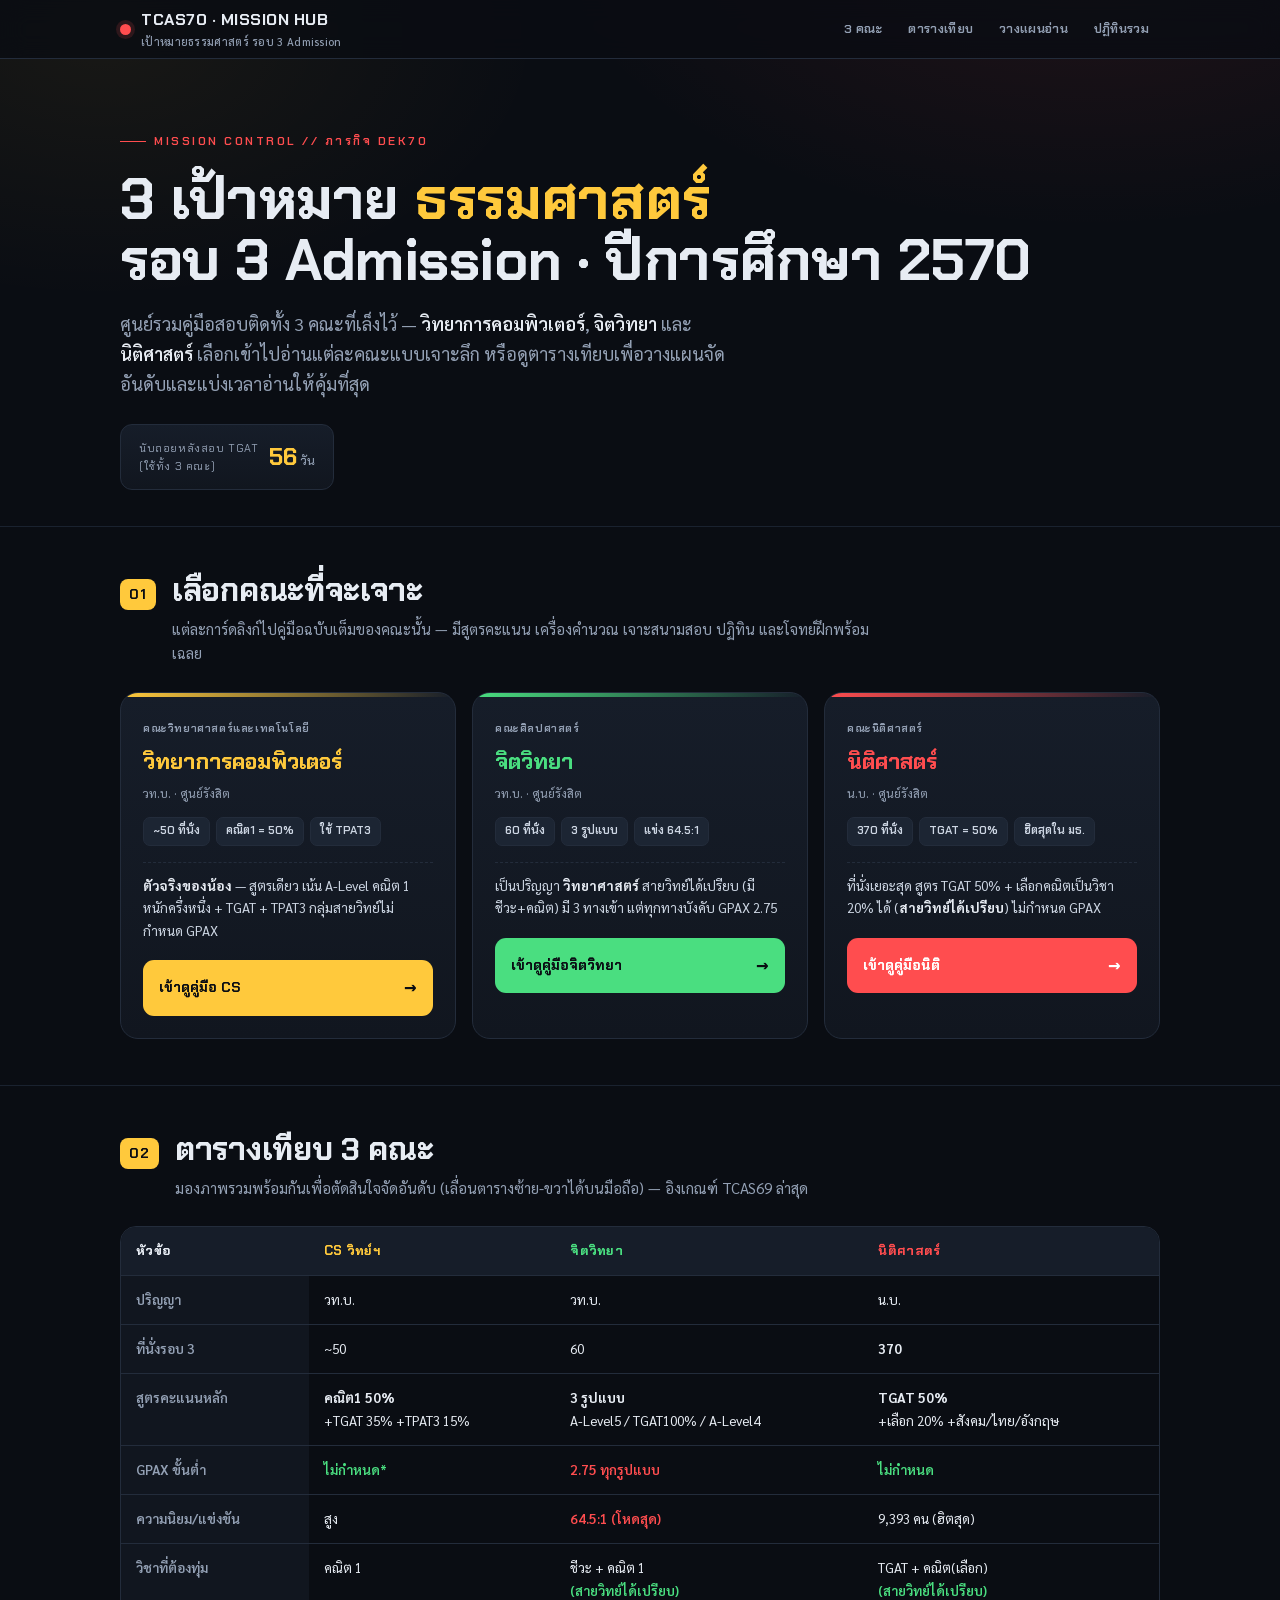
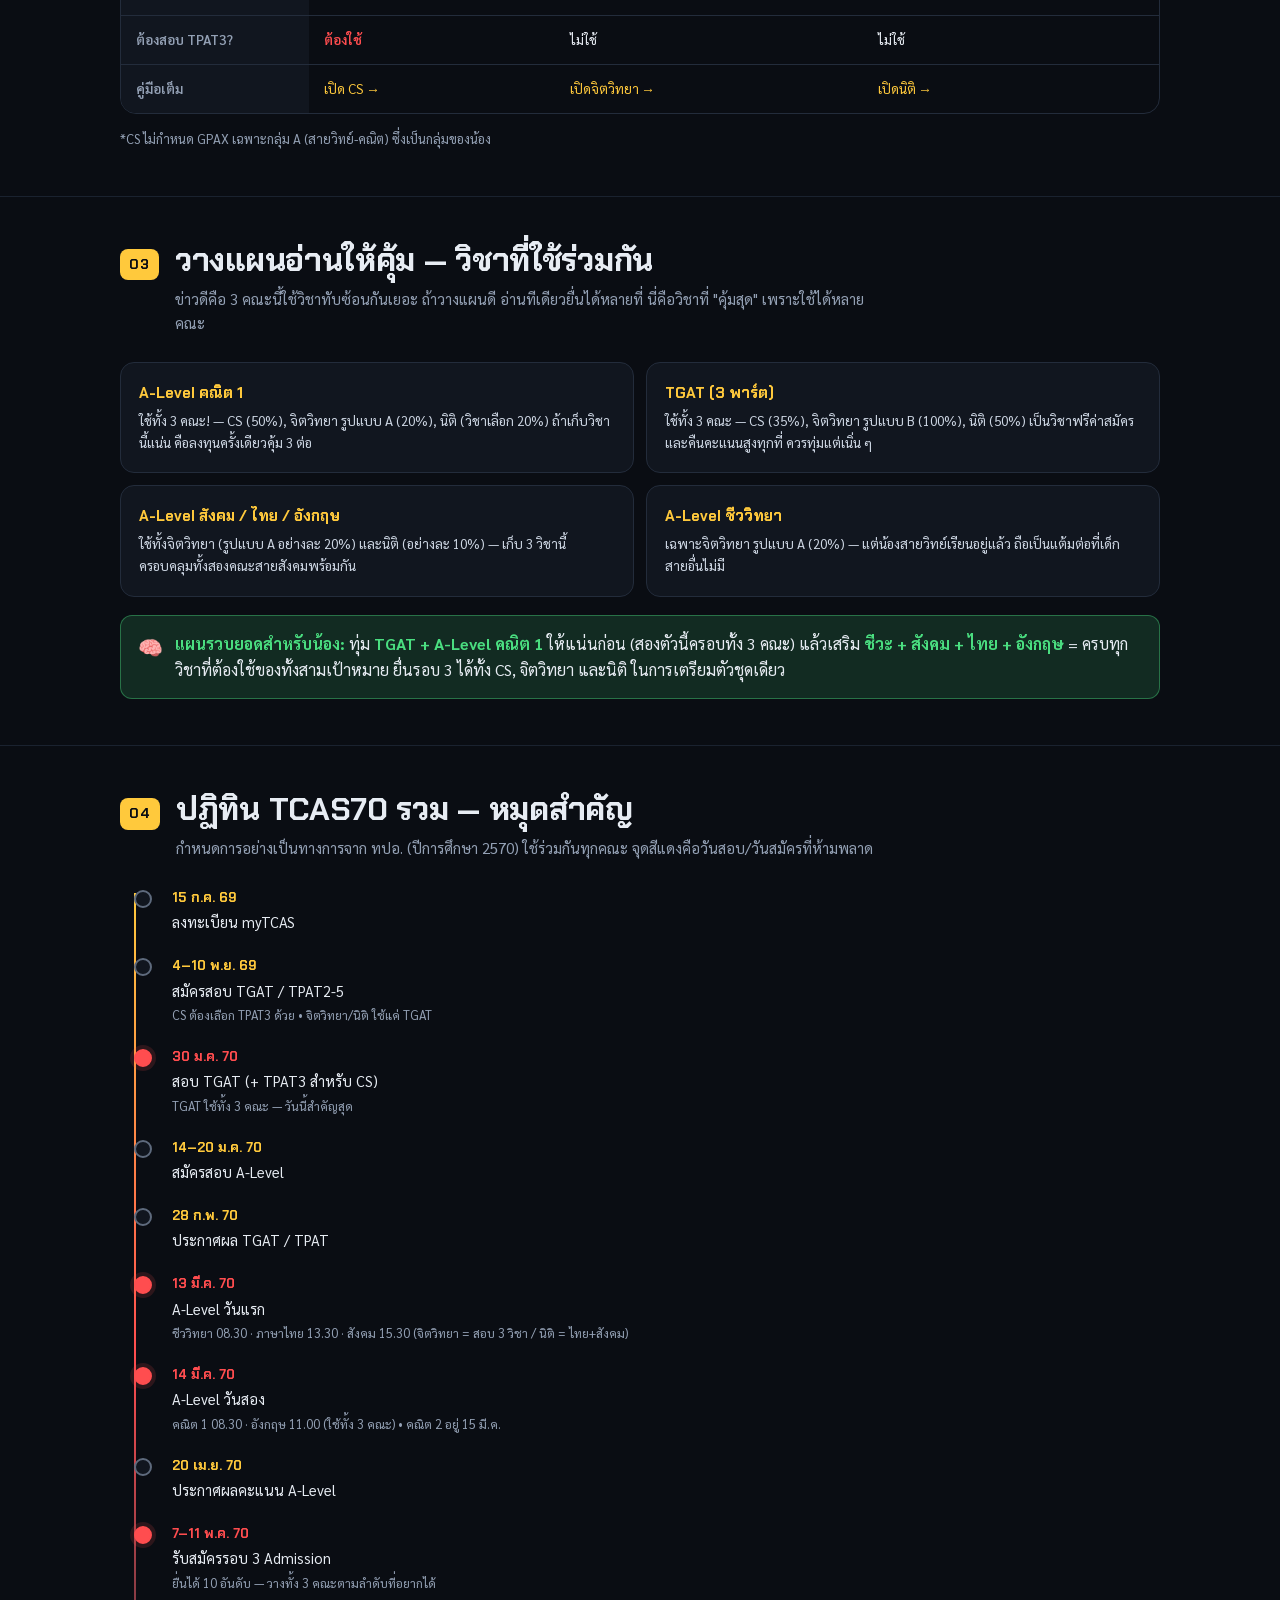
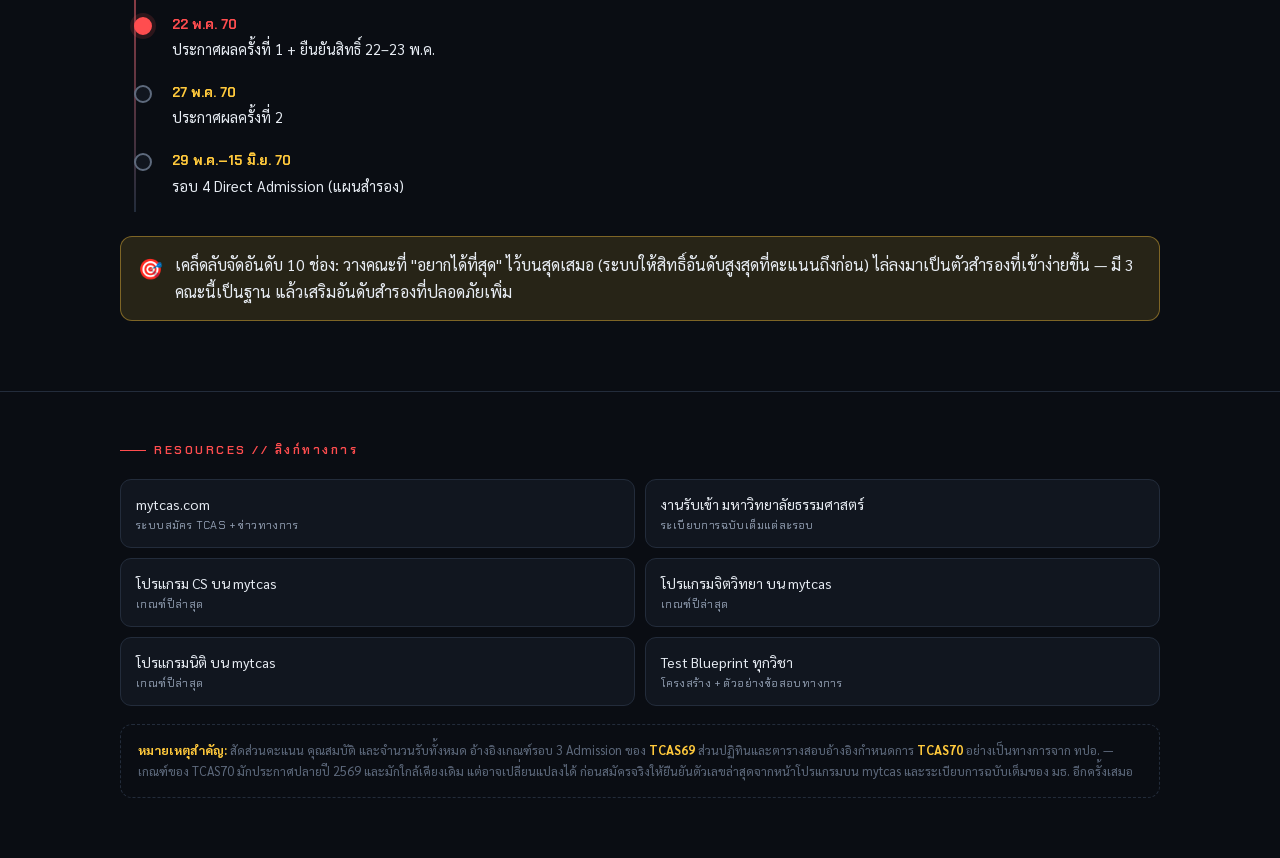
==== index.html @ 809c203e "Add index hub page linking all 3 guides" ====
<!DOCTYPE html>
<html lang="th">
<head>
<meta charset="UTF-8">
<meta name="viewport" content="width=device-width, initial-scale=1.0, viewport-fit=cover">
<title>ภารกิจ TCAS70 · 3 เป้าหมาย ธรรมศาสตร์ รอบ 3 Admission</title>
<link rel="preconnect" href="https://fonts.googleapis.com">
<link rel="preconnect" href="https://fonts.gstatic.com" crossorigin>
<link href="https://fonts.googleapis.com/css2?family=Chakra+Petch:wght@400;500;600;700&family=Sarabun:wght@400;500;600;700&display=swap" rel="stylesheet">
<style>
  :root{
    --ink:#0A0D13; --panel:#11161F; --panel-2:#161D29; --panel-3:#1C2533;
    --line:#232C3B; --line-soft:#1A222F;
    --red:#FF4D4F; --red-deep:#C7333A; --red-dim:rgba(255,77,79,.14);
    --gold:#FFC93C; --gold-soft:#F5D77E; --gold-dim:rgba(255,201,60,.12);
    --green:#4ADE80; --green-dim:rgba(74,222,128,.14);
    --text:#E7ECF3; --muted:#93A0B4; --muted-line:#5E6A7D;
    --display:'Chakra Petch',system-ui,sans-serif;
    --body:'Sarabun',system-ui,sans-serif;
    --maxw:1080px;
  }
  *{box-sizing:border-box;margin:0;padding:0}
  html{scroll-behavior:smooth}
  body{
    background:var(--ink); color:var(--text); font-family:var(--body);
    line-height:1.65; -webkit-font-smoothing:antialiased; overflow-x:hidden;
    background-image:
      radial-gradient(900px 500px at 85% -8%, rgba(255,77,79,.10), transparent 60%),
      radial-gradient(800px 480px at 8% 4%, rgba(255,201,60,.06), transparent 55%);
    background-attachment:fixed;
  }
  .wrap{max-width:var(--maxw);margin:0 auto;padding:0 20px}
  h1,h2,h3,h4,.dsp{font-family:var(--display)}
  a{color:var(--gold);text-decoration:none}
  a:hover{text-decoration:underline}

  header.hud{position:sticky;top:0;z-index:50;background:rgba(10,13,19,.82);backdrop-filter:blur(12px);border-bottom:1px solid var(--line)}
  .hud-row{display:flex;align-items:center;gap:14px;height:58px}
  .brand{display:flex;align-items:center;gap:10px;font-family:var(--display);font-weight:700;letter-spacing:.5px}
  .brand .dot{width:11px;height:11px;border-radius:50%;background:var(--red);box-shadow:0 0 0 4px var(--red-dim);animation:pulse 2.4s infinite}
  @keyframes pulse{0%,100%{box-shadow:0 0 0 4px var(--red-dim)}50%{box-shadow:0 0 0 8px transparent}}
  .brand small{display:block;font-family:var(--body);font-weight:500;color:var(--muted);font-size:11px;letter-spacing:.3px}
  nav.hud-nav{margin-left:auto;display:flex;gap:4px;overflow-x:auto;scrollbar-width:none}
  nav.hud-nav::-webkit-scrollbar{display:none}
  nav.hud-nav a{color:var(--muted);font-family:var(--display);font-size:12.5px;font-weight:600;padding:7px 11px;border-radius:8px;white-space:nowrap;letter-spacing:.3px}
  nav.hud-nav a:hover{color:var(--text);background:var(--panel-2);text-decoration:none}

  .hero{padding:64px 0 36px;position:relative}
  .eyebrow{display:inline-flex;align-items:center;gap:8px;font-family:var(--display);font-size:12px;font-weight:600;letter-spacing:2.5px;color:var(--red);text-transform:uppercase}
  .eyebrow::before{content:"";width:26px;height:1px;background:var(--red)}
  .hero h1{font-size:clamp(30px,6.4vw,58px);font-weight:700;line-height:1.05;margin:18px 0 0;letter-spacing:-.5px}
  .hero h1 .hl{color:var(--gold)}
  .hero .lede{color:var(--muted);font-size:clamp(15px,2.4vw,18px);max-width:640px;margin-top:18px}
  .hero .lede b{color:var(--text);font-weight:600}
  .cdwrap{display:inline-flex;align-items:center;gap:10px;margin-top:26px;background:linear-gradient(180deg,var(--panel-2),var(--panel));border:1px solid var(--line);border-radius:12px;padding:12px 18px}
  .cdwrap .k{font-family:var(--display);font-size:11px;letter-spacing:.6px;color:var(--muted);text-transform:uppercase}
  .cdwrap .cd{font-family:var(--display);font-weight:700;font-size:24px;color:var(--gold)}
  .cdwrap .cd small{font-size:12px;color:var(--muted);font-weight:500;margin-left:3px}

  section.mod{padding:46px 0;border-top:1px solid var(--line-soft)}
  .mod-head{display:flex;align-items:flex-start;gap:16px;margin-bottom:26px}
  .mod-no{font-family:var(--display);font-weight:700;font-size:14px;color:var(--ink);background:var(--gold);border-radius:8px;padding:4px 9px;letter-spacing:1px;flex:none;margin-top:6px}
  .mod-head h2{font-size:clamp(22px,4.2vw,32px);font-weight:700;line-height:1.12;letter-spacing:-.3px}
  .mod-head p{color:var(--muted);margin-top:8px;font-size:15px;max-width:700px}

  /* program cards */
  .progs{display:grid;grid-template-columns:repeat(3,1fr);gap:16px}
  .prog{display:flex;flex-direction:column;background:linear-gradient(180deg,var(--panel-2),var(--panel));border:1px solid var(--line);border-radius:18px;padding:0;overflow:hidden;transition:.18s;position:relative}
  .prog:hover{transform:translateY(-4px);border-color:var(--muted-line);text-decoration:none}
  .prog .top{height:4px;width:100%}
  .prog.cs .top{background:linear-gradient(90deg,var(--gold),transparent)}
  .prog.psy .top{background:linear-gradient(90deg,var(--green),transparent)}
  .prog.law .top{background:linear-gradient(90deg,var(--red),transparent)}
  .prog .pad{padding:22px;display:flex;flex-direction:column;height:100%}
  .prog .fac{font-family:var(--display);font-size:11px;letter-spacing:.6px;color:var(--muted);text-transform:uppercase;font-weight:600}
  .prog h3{font-size:22px;margin:7px 0 2px;color:var(--text)}
  .prog.cs h3{color:var(--gold)} .prog.psy h3{color:var(--green)} .prog.law h3{color:var(--red)}
  .prog .deg{font-size:12.5px;color:var(--muted)}
  .prog .mini{display:flex;flex-wrap:wrap;gap:6px;margin:14px 0}
  .prog .mini span{font-family:var(--display);font-size:11.5px;font-weight:600;background:var(--panel-3);border:1px solid var(--line);border-radius:7px;padding:4px 9px;color:#cdd6e3}
  .prog .why{font-size:13.5px;color:#cdd6e3;border-top:1px dashed var(--line);padding-top:12px;margin-top:2px}
  .prog .why b{color:var(--text)}
  .prog .go{margin-top:auto;display:flex;align-items:center;justify-content:space-between;font-family:var(--display);font-weight:700;font-size:14px;padding:13px 16px;border-radius:11px;color:var(--ink);margin-top:18px}
  .prog.cs .go{background:var(--gold)} .prog.psy .go{background:var(--green)} .prog.law .go{background:var(--red);color:#fff}
  .prog .go .arr{font-size:18px}

  /* comparison table */
  .tablewrap{overflow-x:auto;border:1px solid var(--line);border-radius:16px;-webkit-overflow-scrolling:touch}
  table.cmp{width:100%;border-collapse:collapse;font-size:13.5px;min-width:620px}
  table.cmp th,table.cmp td{text-align:left;padding:13px 15px;border-bottom:1px solid var(--line);vertical-align:top}
  table.cmp thead th{font-family:var(--display);font-size:13px;letter-spacing:.3px;background:var(--panel-2);position:sticky;top:0}
  table.cmp thead th.cs{color:var(--gold)} table.cmp thead th.psy{color:var(--green)} table.cmp thead th.law{color:var(--red)}
  table.cmp tbody tr:last-child td{border-bottom:0}
  table.cmp td.attr{font-weight:600;color:var(--muted);white-space:nowrap;background:var(--panel)}
  table.cmp td b{color:var(--text)}
  table.cmp .hi-g{color:var(--green);font-weight:600}
  table.cmp .hi-r{color:var(--red);font-weight:600}

  .pin{margin-top:18px;background:var(--gold-dim);border:1px solid rgba(255,201,60,.4);border-radius:12px;padding:15px 17px;display:flex;gap:12px;align-items:flex-start}
  .pin .ic{flex:none;font-size:20px}
  .pin b{color:var(--gold)}
  .pin.green{background:var(--green-dim);border-color:rgba(74,222,128,.4)}
  .pin.green b{color:var(--green)}

  /* overlap chips */
  .ov{display:grid;grid-template-columns:repeat(2,1fr);gap:12px}
  .ov .card{background:var(--panel);border:1px solid var(--line);border-radius:14px;padding:18px}
  .ov h4{font-size:15px;margin-bottom:8px}
  .ov .subj{font-family:var(--display);font-weight:700;color:var(--gold);font-size:15px}
  .ov p{font-size:13.5px;color:#cdd6e3;margin-top:4px}

  /* timeline */
  .tl{position:relative;margin-top:6px;padding-left:8px}
  .tl::before{content:"";position:absolute;left:14px;top:6px;bottom:6px;width:2px;background:linear-gradient(180deg,var(--gold),var(--red),var(--line))}
  .tli{position:relative;padding:0 0 20px 44px}
  .tli .dot{position:absolute;left:6px;top:3px;width:18px;height:18px;border-radius:50%;background:var(--panel);border:2px solid var(--muted-line)}
  .tli.key .dot{background:var(--red);border-color:var(--red);box-shadow:0 0 0 4px var(--red-dim)}
  .tli .date{font-family:var(--display);font-weight:700;font-size:13.5px;color:var(--gold)}
  .tli.key .date{color:var(--red)}
  .tli .ev{font-size:14.5px;margin-top:2px}
  .tli .sub{font-size:12.5px;color:var(--muted);margin-top:2px}

  footer{border-top:1px solid var(--line);padding:40px 0 60px;margin-top:24px}
  .links{display:grid;grid-template-columns:repeat(2,1fr);gap:10px;margin:18px 0}
  .links a{display:block;background:var(--panel);border:1px solid var(--line);border-radius:11px;padding:13px 15px;color:var(--text);font-size:14px;transition:.15s}
  .links a:hover{border-color:var(--gold);text-decoration:none;background:var(--panel-2)}
  .links a span{display:block;font-family:var(--display);font-size:11px;color:var(--muted);letter-spacing:.4px}
  .disclaimer{font-size:12.5px;color:var(--muted-line);border:1px dashed var(--line);border-radius:12px;padding:15px 17px;margin-top:6px}
  .disclaimer b{color:var(--gold)}
  .section-note{font-size:13px;color:var(--muted);margin-top:14px}

  @media(max-width:820px){
    .progs{grid-template-columns:1fr}
    .ov{grid-template-columns:1fr}
    nav.hud-nav{display:none}
  }
</style>
</head>
<body>

<header class="hud">
  <div class="wrap hud-row">
    <div class="brand"><span class="dot"></span>
      <div>TCAS70 · MISSION HUB<small>เป้าหมายธรรมศาสตร์ รอบ 3 Admission</small></div>
    </div>
    <nav class="hud-nav">
      <a href="#progs">3 คณะ</a>
      <a href="#compare">ตารางเทียบ</a>
      <a href="#overlap">วางแผนอ่าน</a>
      <a href="#timeline">ปฏิทินรวม</a>
    </nav>
  </div>
</header>

<div class="wrap">
  <section class="hero">
    <span class="eyebrow">Mission Control // ภารกิจ DEK70</span>
    <h1>3 เป้าหมาย <span class="hl">ธรรมศาสตร์</span><br>รอบ 3 Admission · ปีการศึกษา 2570</h1>
    <p class="lede">ศูนย์รวมคู่มือสอบติดทั้ง 3 คณะที่เล็งไว้ — <b>วิทยาการคอมพิวเตอร์</b>, <b>จิตวิทยา</b> และ <b>นิติศาสตร์</b> เลือกเข้าไปอ่านแต่ละคณะแบบเจาะลึก หรือดูตารางเทียบเพื่อวางแผนจัดอันดับและแบ่งเวลาอ่านให้คุ้มที่สุด</p>
    <div class="cdwrap">
      <div class="k">นับถอยหลังสอบ TGAT<br>(ใช้ทั้ง 3 คณะ)</div>
      <div class="cd"><span id="cd-days">—</span><small>วัน</small></div>
    </div>
  </section>
</div>

<!-- ===== PROGRAM CARDS ===== -->
<section class="mod" id="progs">
  <div class="wrap">
    <div class="mod-head">
      <div class="mod-no">01</div>
      <div>
        <h2>เลือกคณะที่จะเจาะ</h2>
        <p>แต่ละการ์ดลิงก์ไปคู่มือฉบับเต็มของคณะนั้น — มีสูตรคะแนน เครื่องคำนวณ เจาะสนามสอบ ปฏิทิน และโจทย์ฝึกพร้อมเฉลย</p>
      </div>
    </div>

    <div class="progs">
      <!-- CS -->
      <a class="prog cs" href="cs.html">
        <div class="top"></div>
        <div class="pad">
          <div class="fac">คณะวิทยาศาสตร์และเทคโนโลยี</div>
          <h3>วิทยาการคอมพิวเตอร์</h3>
          <div class="deg">วท.บ. · ศูนย์รังสิต</div>
          <div class="mini"><span>~50 ที่นั่ง</span><span>คณิต1 = 50%</span><span>ใช้ TPAT3</span></div>
          <div class="why"><b>ตัวจริงของน้อง</b> — สูตรเดียว เน้น A-Level คณิต 1 หนักครึ่งหนึ่ง + TGAT + TPAT3 กลุ่มสายวิทย์ไม่กำหนด GPAX</div>
          <div class="go">เข้าดูคู่มือ CS <span class="arr">→</span></div>
        </div>
      </a>

      <!-- PSYCHOLOGY -->
      <a class="prog psy" href="psychology.html">
        <div class="top"></div>
        <div class="pad">
          <div class="fac">คณะศิลปศาสตร์</div>
          <h3>จิตวิทยา</h3>
          <div class="deg">วท.บ. · ศูนย์รังสิต</div>
          <div class="mini"><span>60 ที่นั่ง</span><span>3 รูปแบบ</span><span>แข่ง 64.5:1</span></div>
          <div class="why">เป็นปริญญา <b>วิทยาศาสตร์</b> สายวิทย์ได้เปรียบ (มีชีวะ+คณิต) มี 3 ทางเข้า แต่ทุกทางบังคับ GPAX 2.75</div>
          <div class="go">เข้าดูคู่มือจิตวิทยา <span class="arr">→</span></div>
        </div>
      </a>

      <!-- LAW -->
      <a class="prog law" href="law.html">
        <div class="top"></div>
        <div class="pad">
          <div class="fac">คณะนิติศาสตร์</div>
          <h3>นิติศาสตร์</h3>
          <div class="deg">น.บ. · ศูนย์รังสิต</div>
          <div class="mini"><span>370 ที่นั่ง</span><span>TGAT = 50%</span><span>ฮิตสุดใน มธ.</span></div>
          <div class="why">ที่นั่งเยอะสุด สูตร TGAT 50% + เลือกคณิตเป็นวิชา 20% ได้ (<b>สายวิทย์ได้เปรียบ</b>) ไม่กำหนด GPAX</div>
          <div class="go">เข้าดูคู่มือนิติ <span class="arr">→</span></div>
        </div>
      </a>
    </div>
  </div>
</section>

<!-- ===== COMPARISON ===== -->
<section class="mod" id="compare">
  <div class="wrap">
    <div class="mod-head">
      <div class="mod-no">02</div>
      <div>
        <h2>ตารางเทียบ 3 คณะ</h2>
        <p>มองภาพรวมพร้อมกันเพื่อตัดสินใจจัดอันดับ (เลื่อนตารางซ้าย-ขวาได้บนมือถือ) — อิงเกณฑ์ TCAS69 ล่าสุด</p>
      </div>
    </div>

    <div class="tablewrap">
      <table class="cmp">
        <thead>
          <tr><th>หัวข้อ</th><th class="cs">CS วิทย์ฯ</th><th class="psy">จิตวิทยา</th><th class="law">นิติศาสตร์</th></tr>
        </thead>
        <tbody>
          <tr><td class="attr">ปริญญา</td><td>วท.บ.</td><td>วท.บ.</td><td>น.บ.</td></tr>
          <tr><td class="attr">ที่นั่งรอบ 3</td><td>~50</td><td>60</td><td><b>370</b></td></tr>
          <tr><td class="attr">สูตรคะแนนหลัก</td><td><b>คณิต1 50%</b><br>+TGAT 35% +TPAT3 15%</td><td><b>3 รูปแบบ</b><br>A-Level5 / TGAT100% / A-Level4</td><td><b>TGAT 50%</b><br>+เลือก 20% +สังคม/ไทย/อังกฤษ</td></tr>
          <tr><td class="attr">GPAX ขั้นต่ำ</td><td class="hi-g">ไม่กำหนด*</td><td class="hi-r">2.75 ทุกรูปแบบ</td><td class="hi-g">ไม่กำหนด</td></tr>
          <tr><td class="attr">ความนิยม/แข่งขัน</td><td>สูง</td><td class="hi-r">64.5:1 (โหดสุด)</td><td>9,393 คน (ฮิตสุด)</td></tr>
          <tr><td class="attr">วิชาที่ต้องทุ่ม</td><td>คณิต 1</td><td>ชีวะ + คณิต 1<br><span class="hi-g">(สายวิทย์ได้เปรียบ)</span></td><td>TGAT + คณิต(เลือก)<br><span class="hi-g">(สายวิทย์ได้เปรียบ)</span></td></tr>
          <tr><td class="attr">ต้องสอบ TPAT3?</td><td class="hi-r">ต้องใช้</td><td>ไม่ใช้</td><td>ไม่ใช้</td></tr>
          <tr><td class="attr">คู่มือเต็ม</td><td><a href="cs.html">เปิด CS →</a></td><td><a href="psychology.html">เปิดจิตวิทยา →</a></td><td><a href="law.html">เปิดนิติ →</a></td></tr>
        </tbody>
      </table>
    </div>
    <p class="section-note">*CS ไม่กำหนด GPAX เฉพาะกลุ่ม A (สายวิทย์-คณิต) ซึ่งเป็นกลุ่มของน้อง</p>
  </div>
</section>

<!-- ===== STUDY OVERLAP ===== -->
<section class="mod" id="overlap">
  <div class="wrap">
    <div class="mod-head">
      <div class="mod-no">03</div>
      <div>
        <h2>วางแผนอ่านให้คุ้ม — วิชาที่ใช้ร่วมกัน</h2>
        <p>ข่าวดีคือ 3 คณะนี้ใช้วิชาทับซ้อนกันเยอะ ถ้าวางแผนดี อ่านทีเดียวยื่นได้หลายที่ นี่คือวิชาที่ "คุ้มสุด" เพราะใช้ได้หลายคณะ</p>
      </div>
    </div>

    <div class="ov">
      <div class="card">
        <div class="subj">A-Level คณิต 1</div>
        <p>ใช้ทั้ง 3 คณะ! — CS (50%), จิตวิทยา รูปแบบ A (20%), นิติ (วิชาเลือก 20%) ถ้าเก็บวิชานี้แน่น คือลงทุนครั้งเดียวคุ้ม 3 ต่อ</p>
      </div>
      <div class="card">
        <div class="subj">TGAT (3 พาร์ต)</div>
        <p>ใช้ทั้ง 3 คณะ — CS (35%), จิตวิทยา รูปแบบ B (100%), นิติ (50%) เป็นวิชาฟรีค่าสมัครและคืนคะแนนสูงทุกที่ ควรทุ่มแต่เนิ่น ๆ</p>
      </div>
      <div class="card">
        <div class="subj">A-Level สังคม / ไทย / อังกฤษ</div>
        <p>ใช้ทั้งจิตวิทยา (รูปแบบ A อย่างละ 20%) และนิติ (อย่างละ 10%) — เก็บ 3 วิชานี้ครอบคลุมทั้งสองคณะสายสังคมพร้อมกัน</p>
      </div>
      <div class="card">
        <div class="subj">A-Level ชีววิทยา</div>
        <p>เฉพาะจิตวิทยา รูปแบบ A (20%) — แต่น้องสายวิทย์เรียนอยู่แล้ว ถือเป็นแต้มต่อที่เด็กสายอื่นไม่มี</p>
      </div>
    </div>

    <div class="pin green">
      <div class="ic">🧠</div>
      <div style="color:#e7ecf3"><b>แผนรวบยอดสำหรับน้อง:</b> ทุ่ม <b>TGAT + A-Level คณิต 1</b> ให้แน่นก่อน (สองตัวนี้ครอบทั้ง 3 คณะ) แล้วเสริม <b>ชีวะ + สังคม + ไทย + อังกฤษ</b> = ครบทุกวิชาที่ต้องใช้ของทั้งสามเป้าหมาย ยื่นรอบ 3 ได้ทั้ง CS, จิตวิทยา และนิติ ในการเตรียมตัวชุดเดียว</div>
    </div>
  </div>
</section>

<!-- ===== TIMELINE ===== -->
<section class="mod" id="timeline">
  <div class="wrap">
    <div class="mod-head">
      <div class="mod-no">04</div>
      <div>
        <h2>ปฏิทิน TCAS70 รวม — หมุดสำคัญ</h2>
        <p>กำหนดการอย่างเป็นทางการจาก ทปอ. (ปีการศึกษา 2570) ใช้ร่วมกันทุกคณะ จุดสีแดงคือวันสอบ/วันสมัครที่ห้ามพลาด</p>
      </div>
    </div>

    <div class="tl">
      <div class="tli"><div class="dot"></div><div class="date">15 ก.ค. 69</div><div class="ev">ลงทะเบียน myTCAS</div></div>
      <div class="tli"><div class="dot"></div><div class="date">4–10 พ.ย. 69</div><div class="ev">สมัครสอบ TGAT / TPAT2-5</div><div class="sub">CS ต้องเลือก TPAT3 ด้วย • จิตวิทยา/นิติ ใช้แค่ TGAT</div></div>
      <div class="tli key"><div class="dot"></div><div class="date">30 ม.ค. 70</div><div class="ev">สอบ TGAT (+ TPAT3 สำหรับ CS)</div><div class="sub">TGAT ใช้ทั้ง 3 คณะ — วันนี้สำคัญสุด</div></div>
      <div class="tli"><div class="dot"></div><div class="date">14–20 ม.ค. 70</div><div class="ev">สมัครสอบ A-Level</div></div>
      <div class="tli"><div class="dot"></div><div class="date">28 ก.พ. 70</div><div class="ev">ประกาศผล TGAT / TPAT</div></div>
      <div class="tli key"><div class="dot"></div><div class="date">13 มี.ค. 70</div><div class="ev">A-Level วันแรก</div><div class="sub">ชีววิทยา 08.30 · ภาษาไทย 13.30 · สังคม 15.30 (จิตวิทยา = สอบ 3 วิชา / นิติ = ไทย+สังคม)</div></div>
      <div class="tli key"><div class="dot"></div><div class="date">14 มี.ค. 70</div><div class="ev">A-Level วันสอง</div><div class="sub">คณิต 1 08.30 · อังกฤษ 11.00 (ใช้ทั้ง 3 คณะ) • คณิต 2 อยู่ 15 มี.ค.</div></div>
      <div class="tli"><div class="dot"></div><div class="date">20 เม.ย. 70</div><div class="ev">ประกาศผลคะแนน A-Level</div></div>
      <div class="tli key"><div class="dot"></div><div class="date">7–11 พ.ค. 70</div><div class="ev">รับสมัครรอบ 3 Admission</div><div class="sub">ยื่นได้ 10 อันดับ — วางทั้ง 3 คณะตามลำดับที่อยากได้</div></div>
      <div class="tli key"><div class="dot"></div><div class="date">22 พ.ค. 70</div><div class="ev">ประกาศผลครั้งที่ 1 + ยืนยันสิทธิ์ 22–23 พ.ค.</div></div>
      <div class="tli"><div class="dot"></div><div class="date">27 พ.ค. 70</div><div class="ev">ประกาศผลครั้งที่ 2</div></div>
      <div class="tli"><div class="dot"></div><div class="date">29 พ.ค.–15 มิ.ย. 70</div><div class="ev">รอบ 4 Direct Admission (แผนสำรอง)</div></div>
    </div>

    <div class="pin">
      <div class="ic">🎯</div>
      <div>เคล็ดลับจัดอันดับ 10 ช่อง: วางคณะที่ "อยากได้ที่สุด" ไว้บนสุดเสมอ (ระบบให้สิทธิ์อันดับสูงสุดที่คะแนนถึงก่อน) ไล่ลงมาเป็นตัวสำรองที่เข้าง่ายขึ้น — มี 3 คณะนี้เป็นฐาน แล้วเสริมอันดับสำรองที่ปลอดภัยเพิ่ม</div>
    </div>
  </div>
</section>

<footer>
  <div class="wrap">
    <span class="eyebrow">Resources // ลิงก์ทางการ</span>
    <div class="links">
      <a href="https://www.mytcas.com/" target="_blank" rel="noopener">mytcas.com<span>ระบบสมัคร TCAS + ข่าวทางการ</span></a>
      <a href="https://www.tuadmissions.in.th/" target="_blank" rel="noopener">งานรับเข้า มหาวิทยาลัยธรรมศาสตร์<span>ระเบียบการฉบับเต็มแต่ละรอบ</span></a>
      <a href="https://course.mytcas.com/programs/10050209220201A" target="_blank" rel="noopener">โปรแกรม CS บน mytcas<span>เกณฑ์ปีล่าสุด</span></a>
      <a href="https://course.mytcas.com/programs/10050206113101A" target="_blank" rel="noopener">โปรแกรมจิตวิทยา บน mytcas<span>เกณฑ์ปีล่าสุด</span></a>
      <a href="https://course.mytcas.com/programs/10050201901001A" target="_blank" rel="noopener">โปรแกรมนิติ บน mytcas<span>เกณฑ์ปีล่าสุด</span></a>
      <a href="https://www.mytcas.com/blueprint/" target="_blank" rel="noopener">Test Blueprint ทุกวิชา<span>โครงสร้าง + ตัวอย่างข้อสอบทางการ</span></a>
    </div>
    <div class="disclaimer">
      <b>หมายเหตุสำคัญ:</b> สัดส่วนคะแนน คุณสมบัติ และจำนวนรับทั้งหมด อ้างอิงเกณฑ์รอบ 3 Admission ของ <b>TCAS69</b> ส่วนปฏิทินและตารางสอบอ้างอิงกำหนดการ <b>TCAS70</b> อย่างเป็นทางการจาก ทปอ. — เกณฑ์ของ TCAS70 มักประกาศปลายปี 2569 และมักใกล้เคียงเดิม แต่อาจเปลี่ยนแปลงได้ ก่อนสมัครจริงให้ยืนยันตัวเลขล่าสุดจากหน้าโปรแกรมบน mytcas และระเบียบการฉบับเต็มของ มธ. อีกครั้งเสมอ
    </div>
  </div>
</footer>

<script>
/* COUNTDOWN to TGAT: 30 Jan 2027 13:00 (+07:00) */
(function(){
  var target = new Date('2027-01-30T13:00:00+07:00').getTime();
  function tick(){
    var d = Math.max(0, Math.ceil((target-Date.now())/86400000));
    document.getElementById('cd-days').textContent = d.toLocaleString('th-TH');
  }
  tick(); setInterval(tick, 3600000);
})();
</script>
</body>
</html>
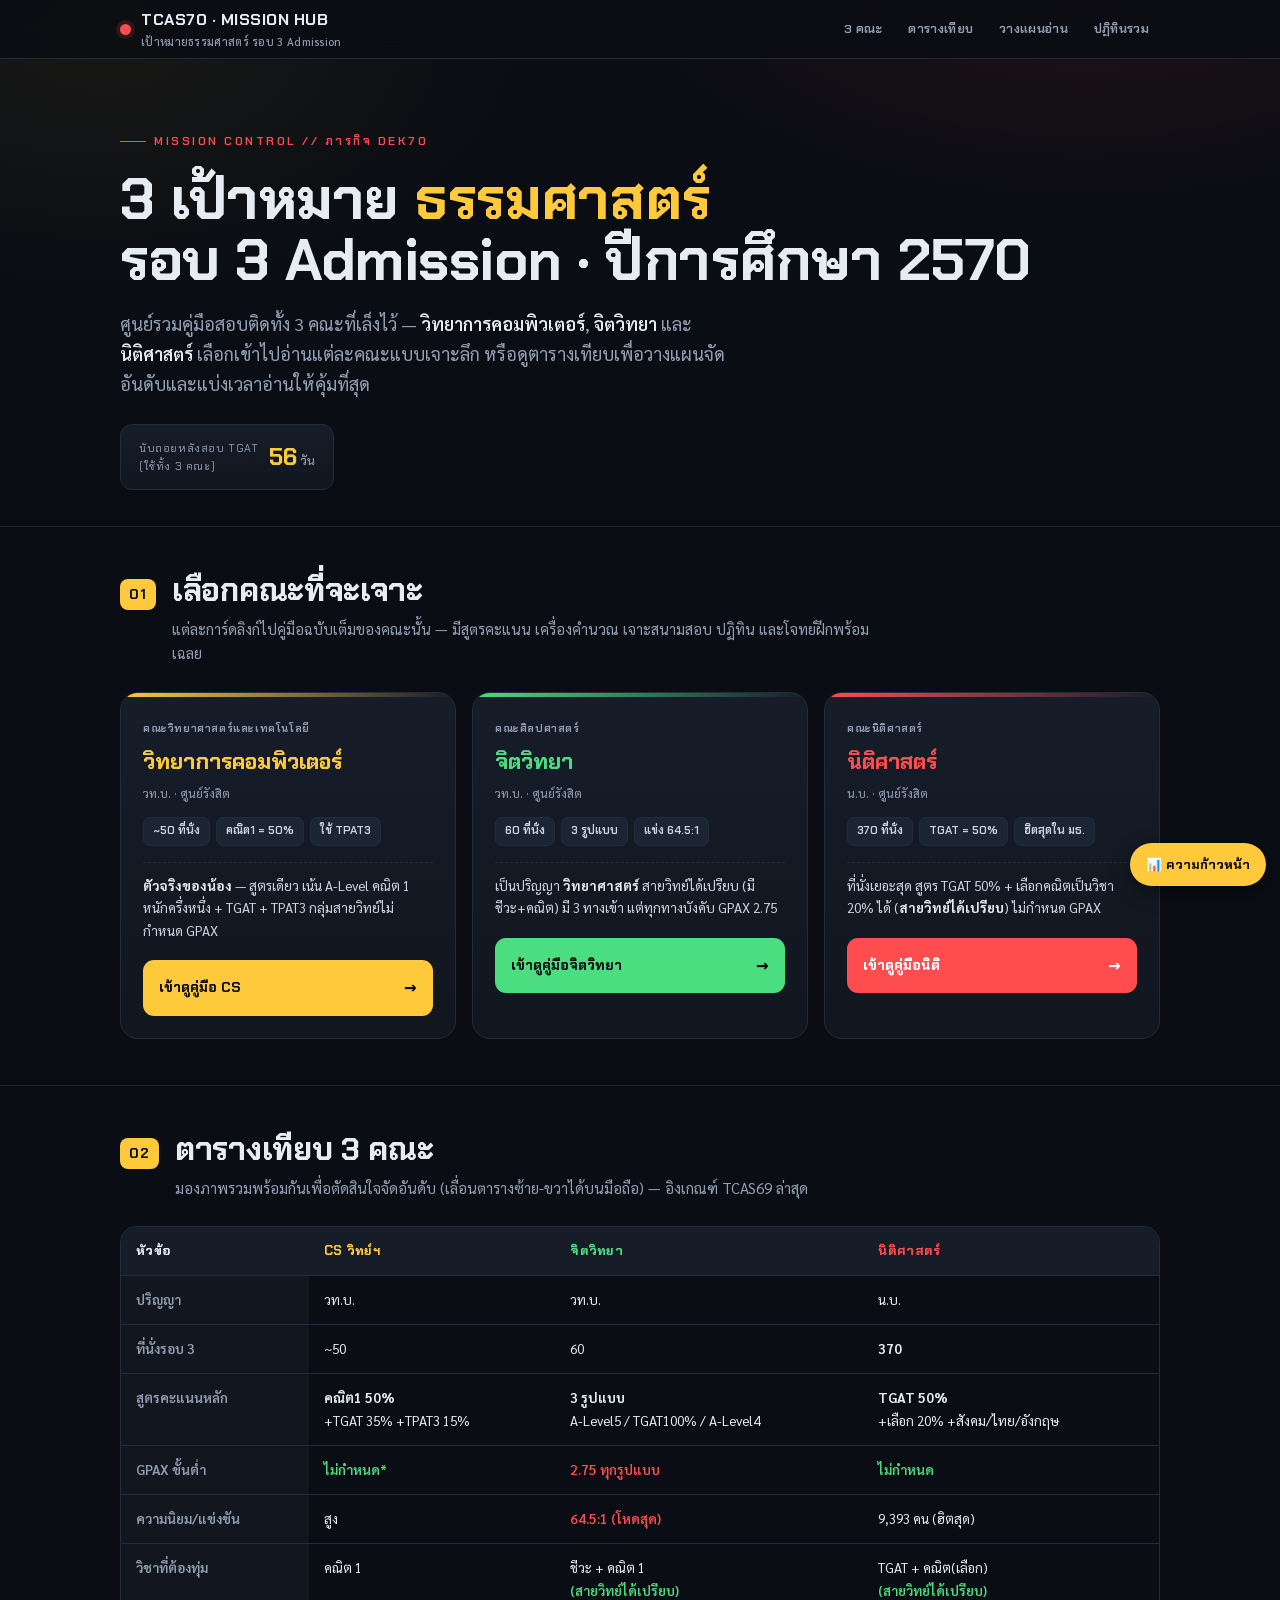
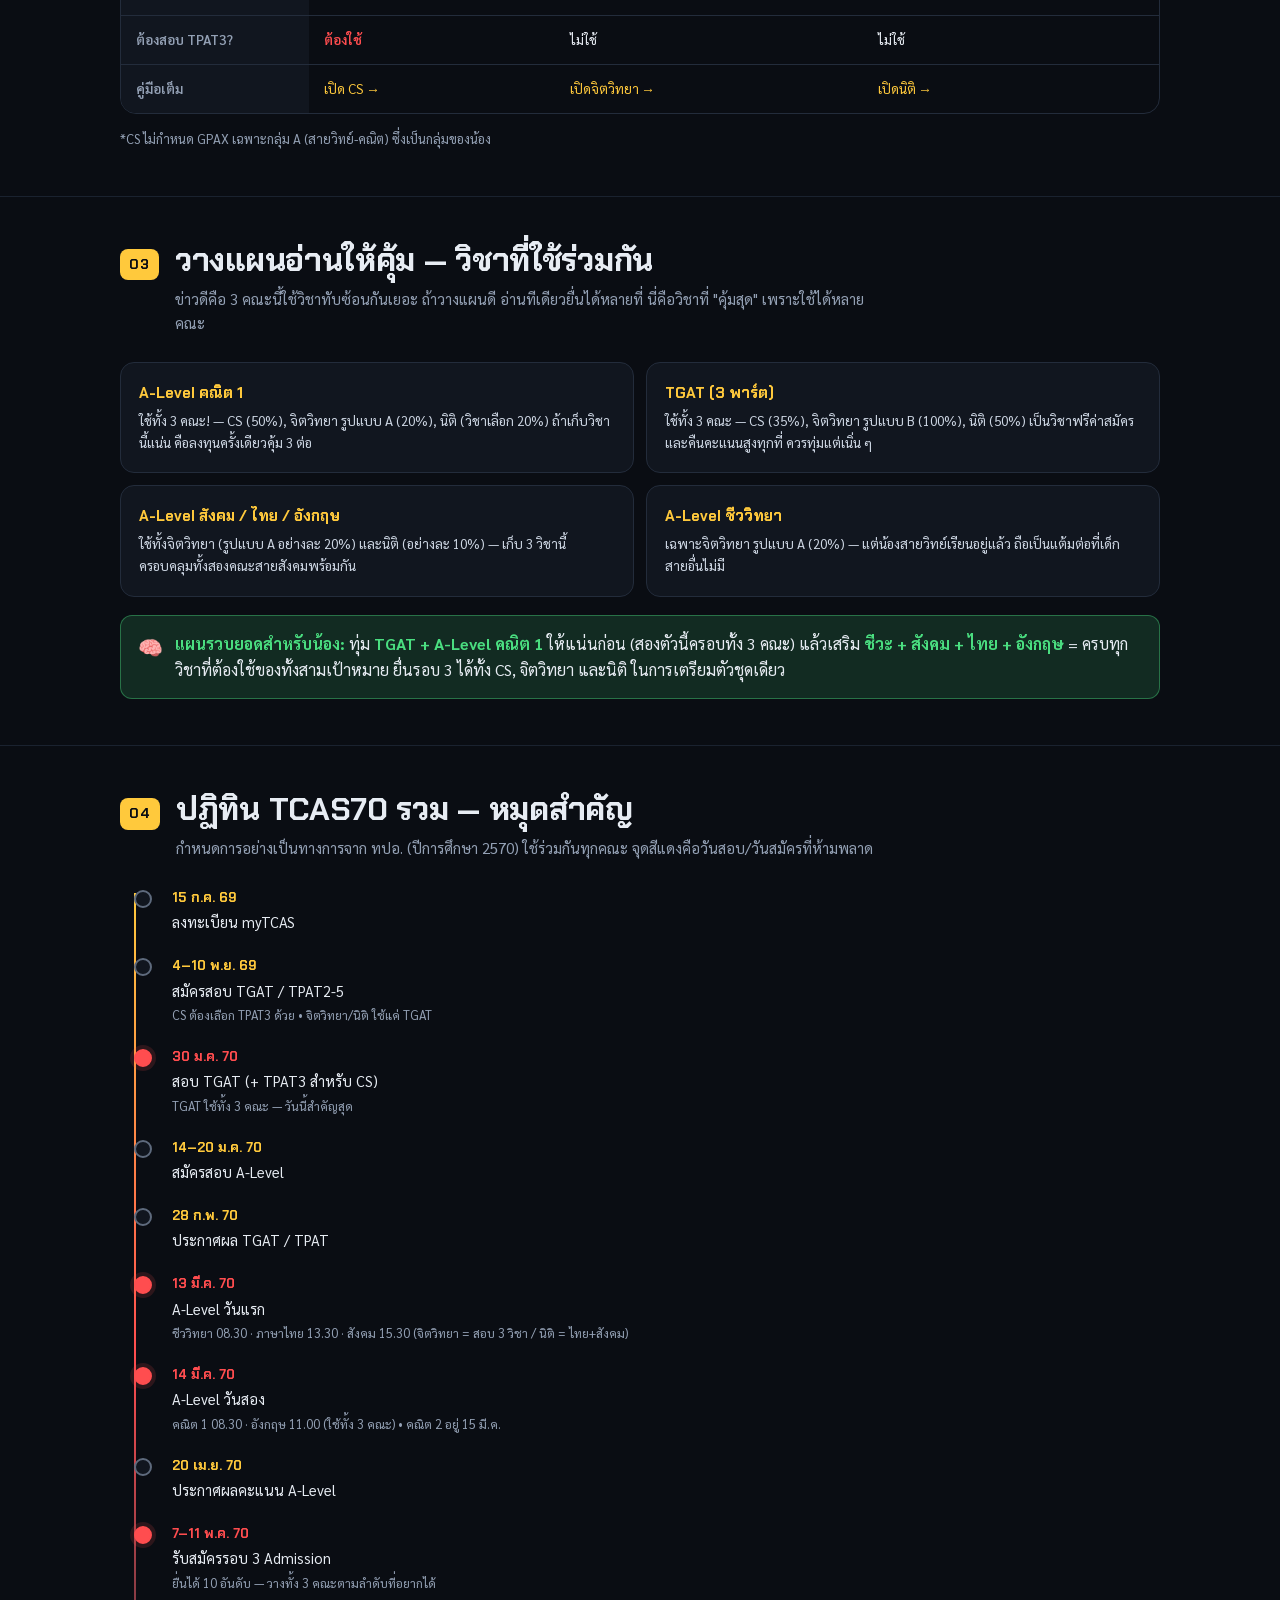
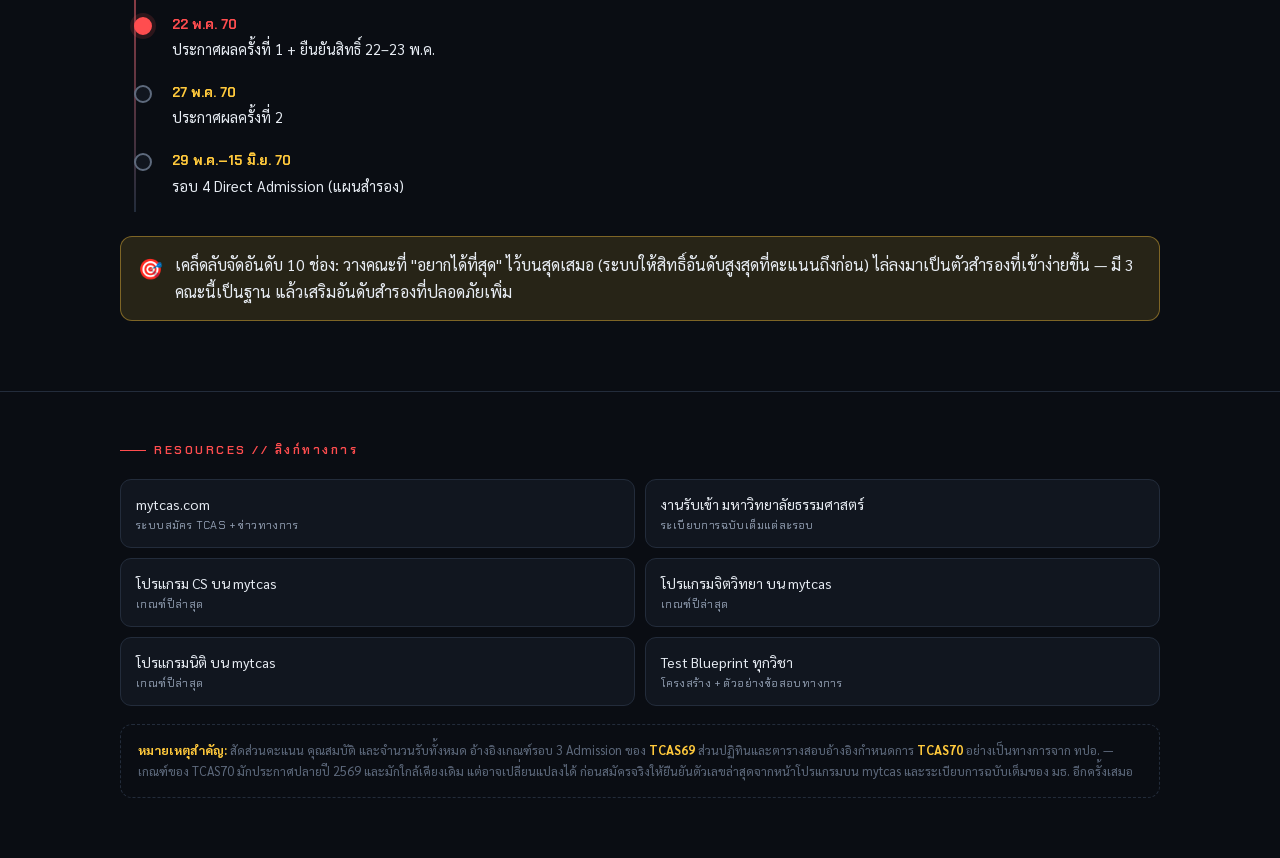
==== commit 2c2b53d0: "Add cross-guide progress tracker (localStorage + spaced repetition + dashboard) - tracker.js / track" ====
--- a/index.html
+++ b/index.html
@@ -348,5 +348,6 @@
   tick(); setInterval(tick, 3600000);
 })();
 </script>
+  <a href="dashboard.html" aria-label="ความก้าวหน้า" style="position:fixed;right:14px;bottom:14px;z-index:99;background:#FFC93C;color:#0A0D13;font-family:'Chakra Petch',system-ui,sans-serif;font-weight:700;font-size:13px;text-decoration:none;padding:11px 16px;border-radius:99px;box-shadow:0 6px 20px rgba(0,0,0,.45)">📊 ความก้าวหน้า</a>
 </body>
 </html>
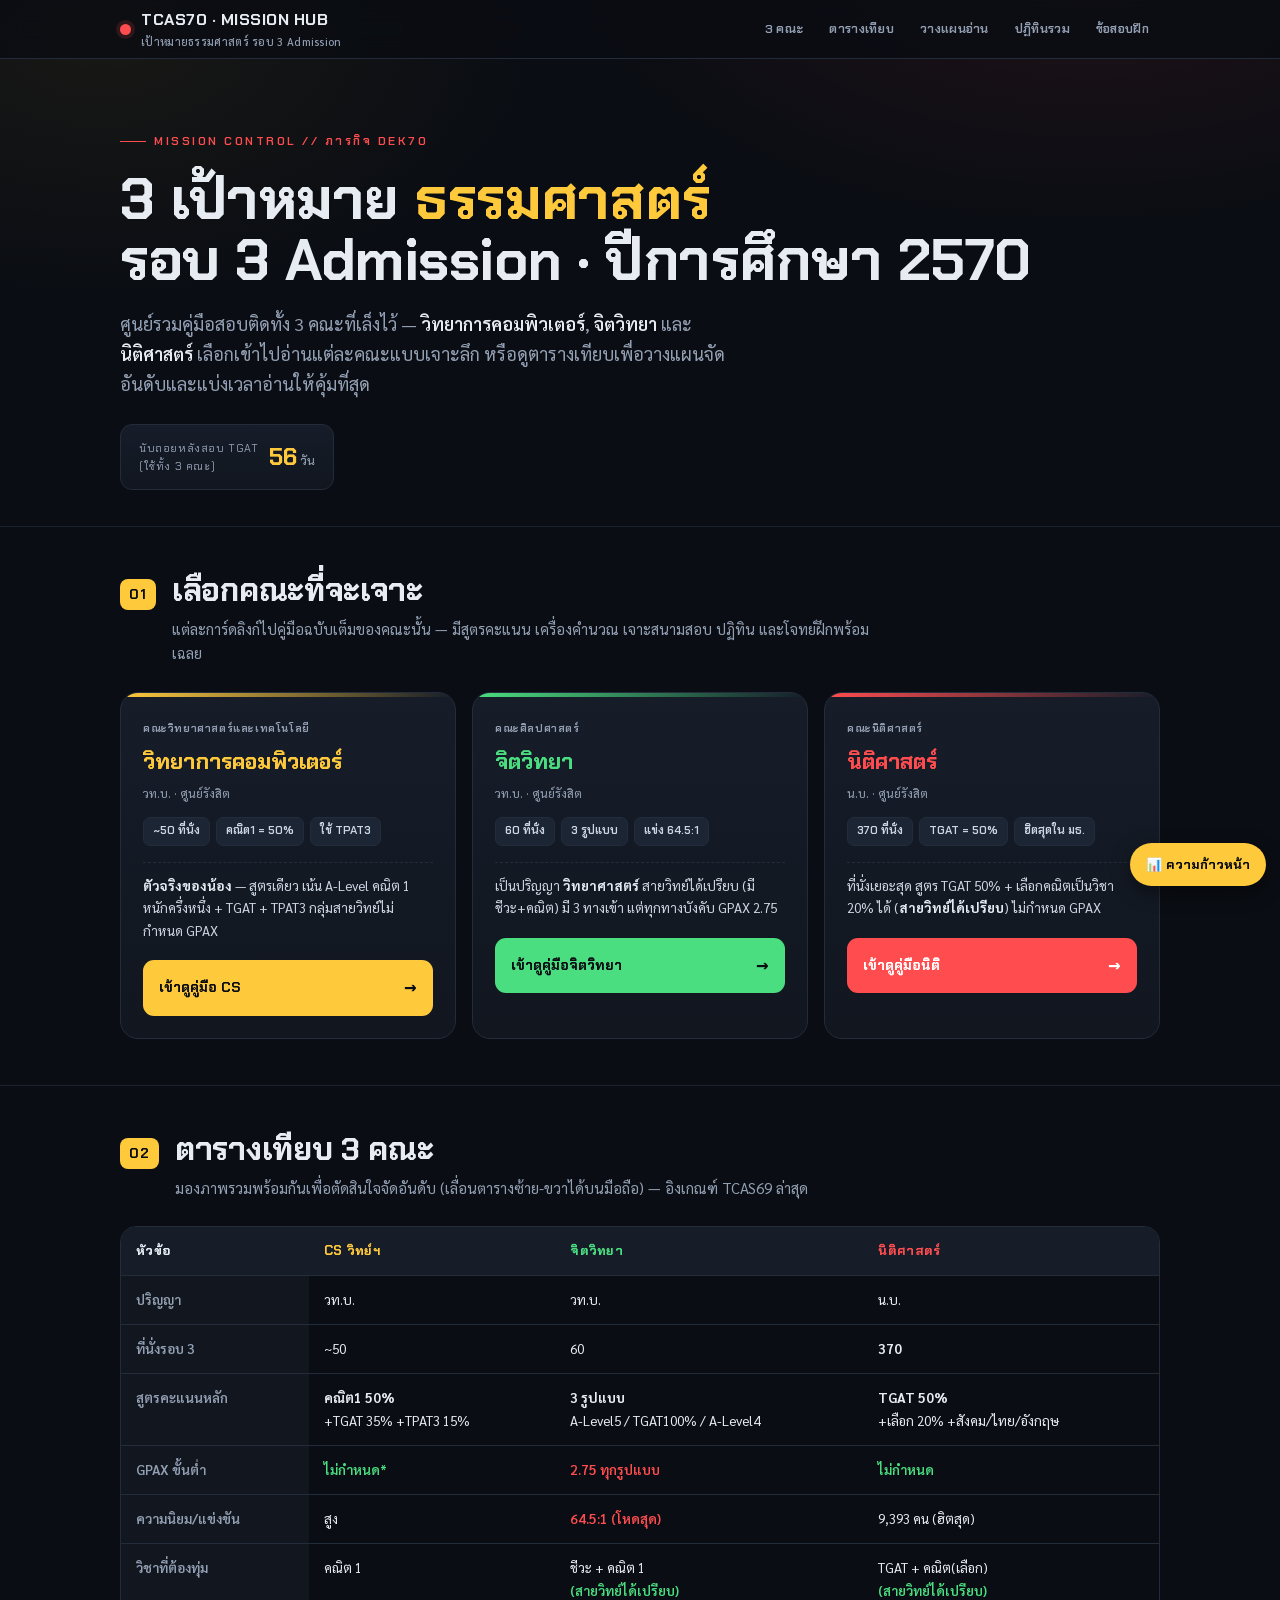
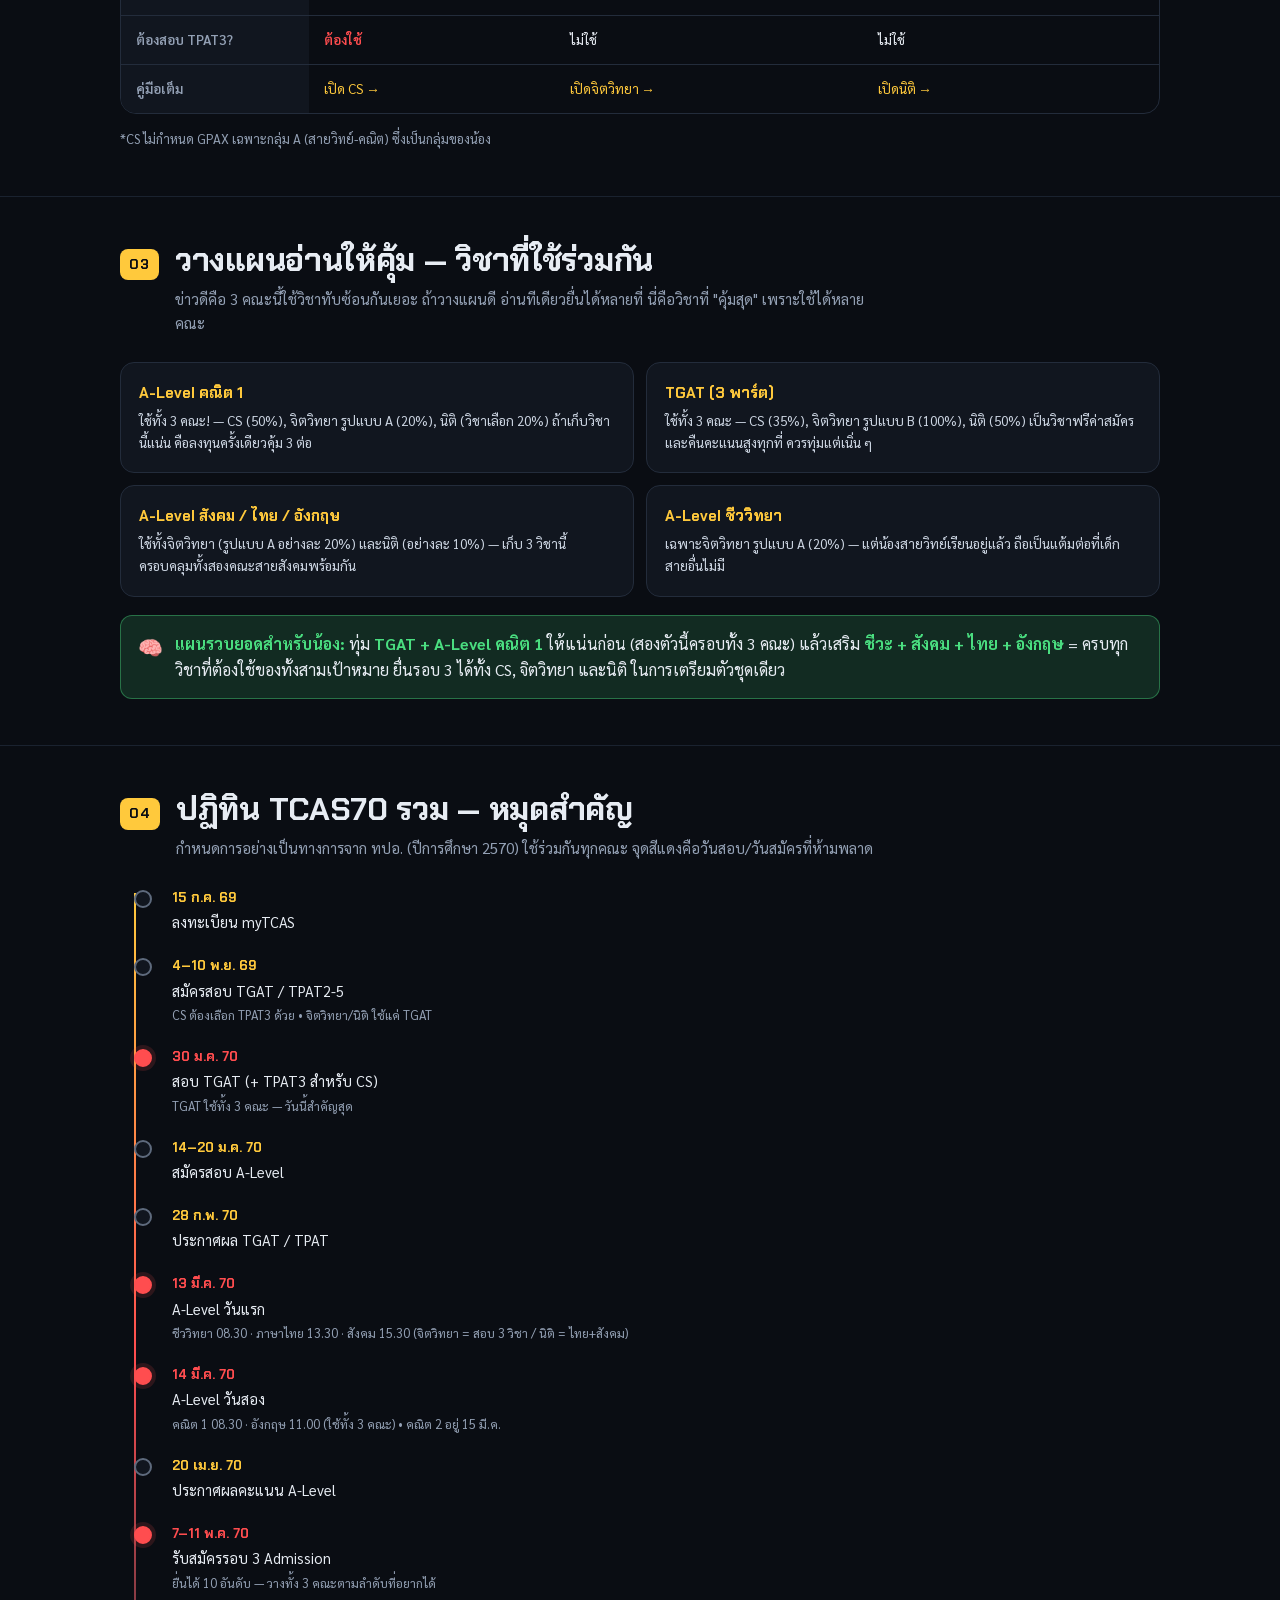
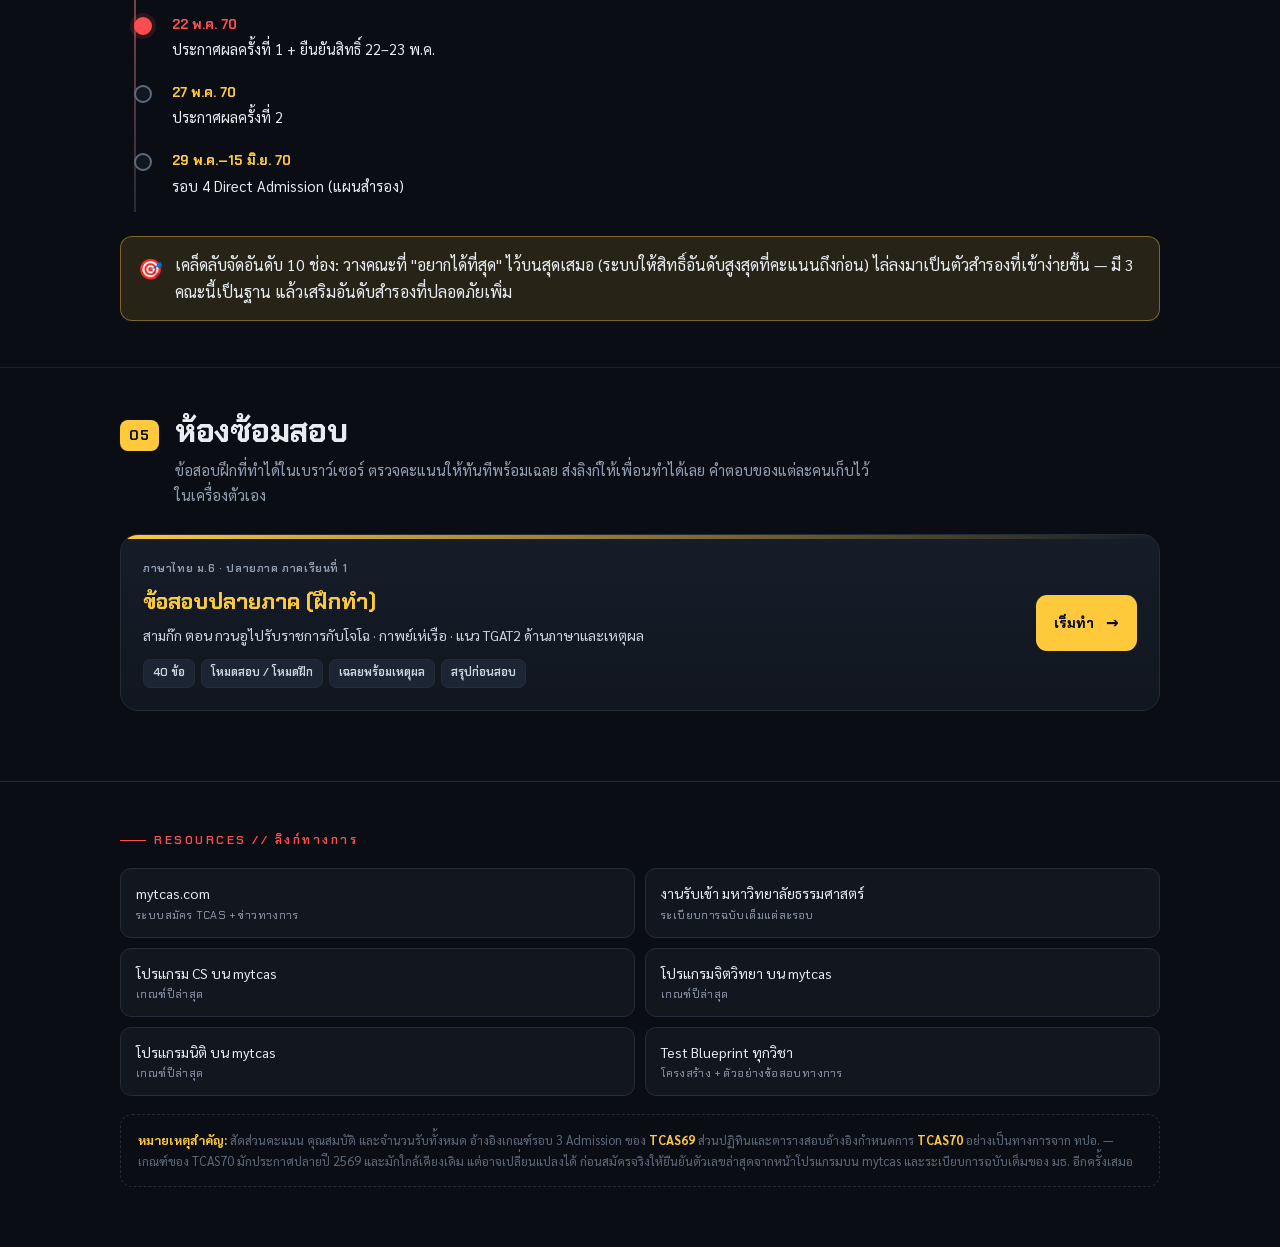
==== commit 9bdf56d8: "Add Thai M.6 final practice exam and link it from the hub - thai-final-exam.html: 40-question practi" ====
--- a/index.html
+++ b/index.html
@@ -120,6 +120,18 @@
   .tli .ev{font-size:14.5px;margin-top:2px}
   .tli .sub{font-size:12.5px;color:var(--muted);margin-top:2px}
 
+  /* practice sets */
+  .drill{display:flex;align-items:center;gap:20px;position:relative;overflow:hidden;background:linear-gradient(180deg,var(--panel-2),var(--panel));border:1px solid var(--line);border-radius:18px;padding:24px 22px 22px;color:var(--text);transition:.18s}
+  .drill::before{content:"";position:absolute;left:0;right:0;top:0;height:4px;background:linear-gradient(90deg,var(--gold),transparent)}
+  .drill:hover{transform:translateY(-4px);border-color:var(--muted-line);text-decoration:none}
+  .drill .fac{font-family:var(--display);font-size:11px;letter-spacing:.6px;color:var(--muted);text-transform:uppercase;font-weight:600}
+  .drill h3{font-size:22px;margin:7px 0 4px;color:var(--gold)}
+  .drill p{font-size:14px;color:#cdd6e3}
+  .drill .mini{display:flex;flex-wrap:wrap;gap:6px;margin-top:12px}
+  .drill .mini span{font-family:var(--display);font-size:11.5px;font-weight:600;background:var(--panel-3);border:1px solid var(--line);border-radius:7px;padding:4px 9px;color:#cdd6e3}
+  .drill .go{flex:none;margin-left:auto;display:flex;align-items:center;gap:12px;font-family:var(--display);font-weight:700;font-size:14px;padding:13px 18px;border-radius:11px;background:var(--gold);color:var(--ink)}
+  .drill .go .arr{font-size:18px}
+
   footer{border-top:1px solid var(--line);padding:40px 0 60px;margin-top:24px}
   .links{display:grid;grid-template-columns:repeat(2,1fr);gap:10px;margin:18px 0}
   .links a{display:block;background:var(--panel);border:1px solid var(--line);border-radius:11px;padding:13px 15px;color:var(--text);font-size:14px;transition:.15s}
@@ -132,6 +144,8 @@
   @media(max-width:820px){
     .progs{grid-template-columns:1fr}
     .ov{grid-template-columns:1fr}
+    .drill{flex-direction:column;align-items:stretch}
+    .drill .go{margin-left:0;justify-content:space-between}
     nav.hud-nav{display:none}
   }
 </style>
@@ -148,6 +162,7 @@
       <a href="#compare">ตารางเทียบ</a>
       <a href="#overlap">วางแผนอ่าน</a>
       <a href="#timeline">ปฏิทินรวม</a>
+      <a href="#practice">ข้อสอบฝึก</a>
     </nav>
   </div>
 </header>
@@ -320,6 +335,29 @@
   </div>
 </section>
 
+<!-- ===== PRACTICE ===== -->
+<section class="mod" id="practice">
+  <div class="wrap">
+    <div class="mod-head">
+      <div class="mod-no">05</div>
+      <div>
+        <h2>ห้องซ้อมสอบ</h2>
+        <p>ข้อสอบฝึกที่ทำได้ในเบราว์เซอร์ ตรวจคะแนนให้ทันทีพร้อมเฉลย ส่งลิงก์ให้เพื่อนทำได้เลย คำตอบของแต่ละคนเก็บไว้ในเครื่องตัวเอง</p>
+      </div>
+    </div>
+
+    <a class="drill" href="thai-final-exam.html">
+      <div>
+        <div class="fac">ภาษาไทย ม.6 · ปลายภาค ภาคเรียนที่ 1</div>
+        <h3>ข้อสอบปลายภาค (ฝึกทำ)</h3>
+        <p>สามก๊ก ตอน กวนอูไปรับราชการกับโจโฉ · กาพย์เห่เรือ · แนว TGAT2 ด้านภาษาและเหตุผล</p>
+        <div class="mini"><span>40 ข้อ</span><span>โหมดสอบ / โหมดฝึก</span><span>เฉลยพร้อมเหตุผล</span><span>สรุปก่อนสอบ</span></div>
+      </div>
+      <div class="go">เริ่มทำ <span class="arr">→</span></div>
+    </a>
+  </div>
+</section>
+
 <footer>
   <div class="wrap">
     <span class="eyebrow">Resources // ลิงก์ทางการ</span>
